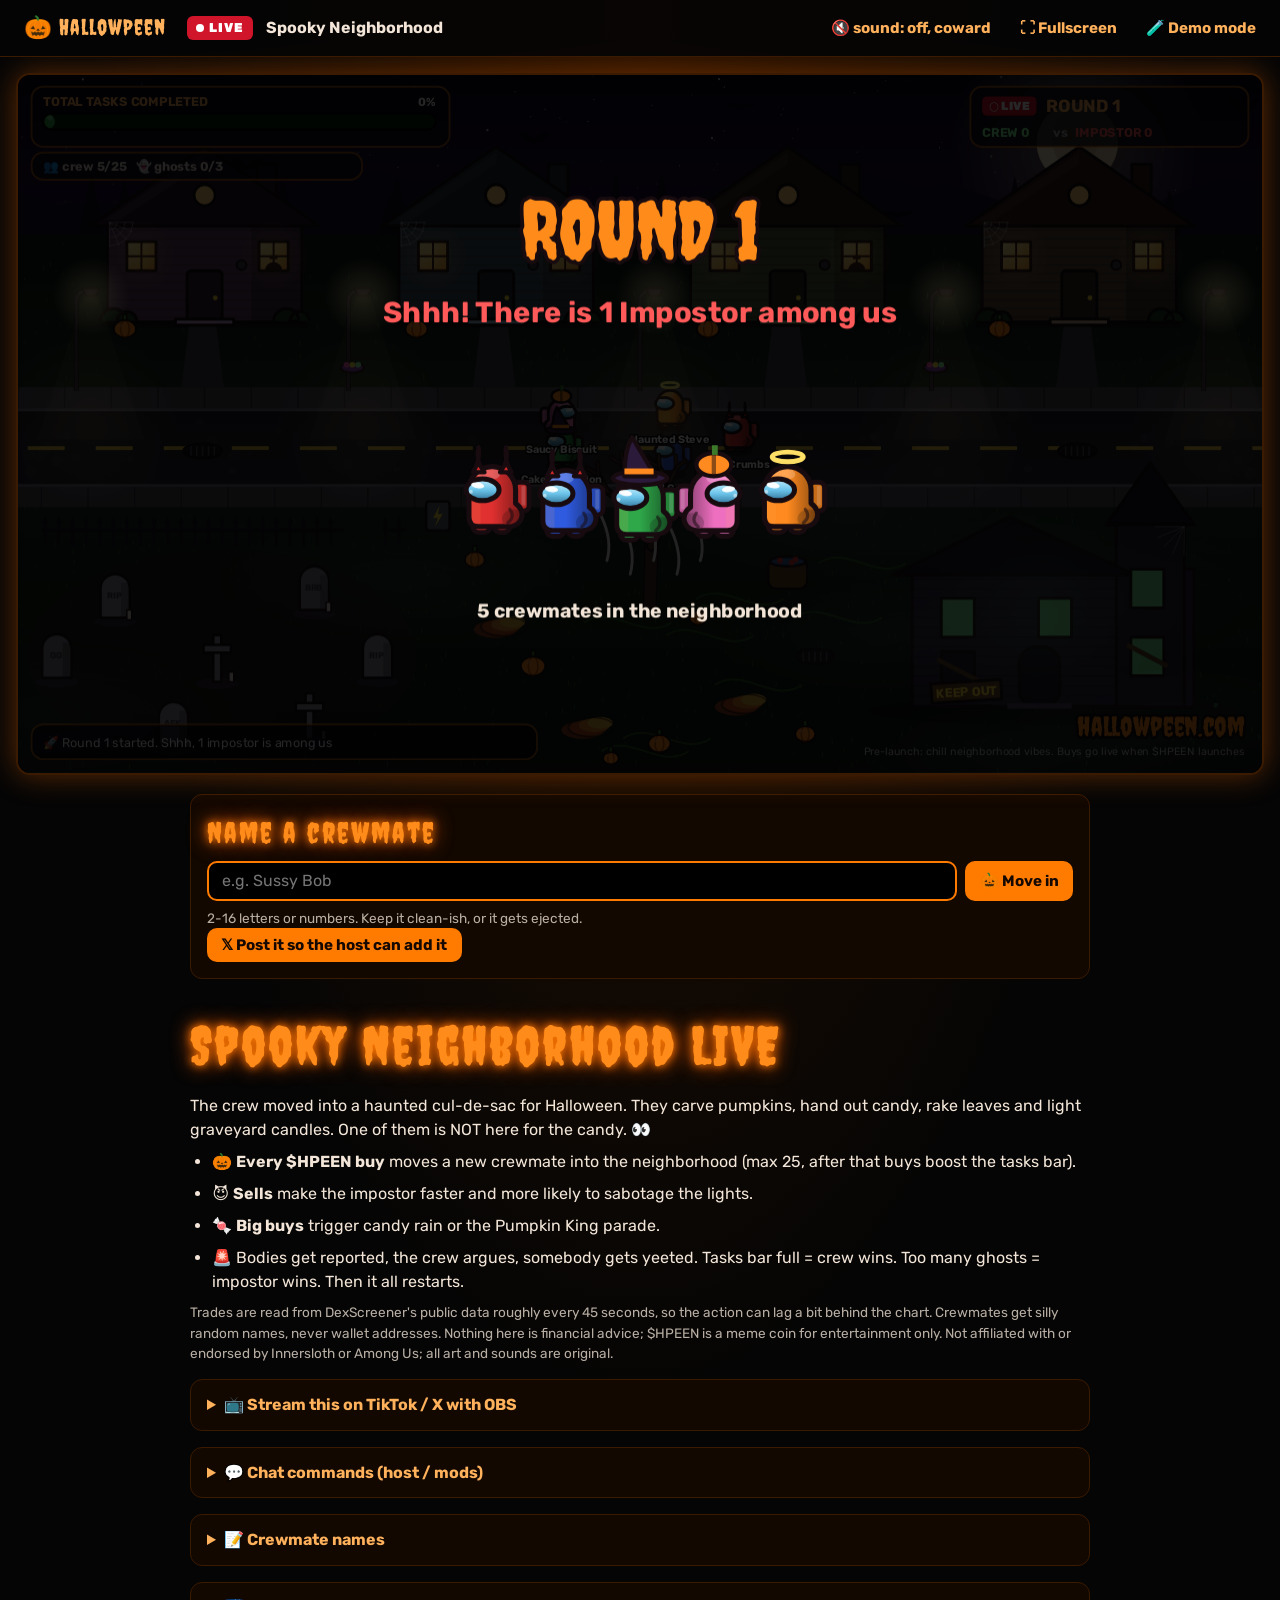
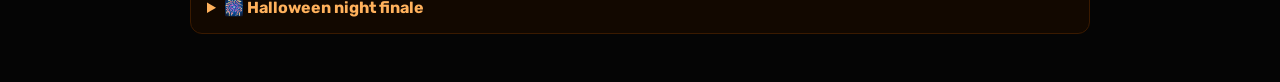
==== live/index.html @ 122134e3 "Live: Spooky Neighborhood sim page (/live/) with demo, OBS mode, chat commands, names, finale" ====
<!DOCTYPE html>
<html lang="en"><head><meta charset="UTF-8"><meta name="viewport" content="width=device-width,initial-scale=1">
<title>HallowPeen LIVE: Spooky Neighborhood 🎃 ($HPEEN)</title>
<meta name="description" content="Watch the HallowPeen Spooky Neighborhood live: sus crewmates doing Halloween tasks, a hidden impostor, emergency meetings. Every $HPEEN buy moves a new crewmate into the neighborhood.">
<meta name="theme-color" content="#050505"><link rel="canonical" href="https://hallowpeen.com/live/">
<meta property="og:type" content="website"><meta property="og:url" content="https://hallowpeen.com/live/"><meta property="og:title" content="HallowPeen LIVE: Spooky Neighborhood 🎃">
<meta property="og:description" content="Sus crewmates, one hidden impostor, a whole haunted cul-de-sac. Every $HPEEN buy moves a new crewmate in."><meta property="og:image" content="https://hallowpeen.com/og.jpg">
<meta name="twitter:card" content="summary_large_image"><meta name="twitter:image" content="https://hallowpeen.com/og.jpg">
<link rel="preconnect" href="https://fonts.googleapis.com"><link rel="preconnect" href="https://fonts.gstatic.com" crossorigin>
<link href="https://fonts.googleapis.com/css2?family=Creepster&family=Rubik:wght@400;700;900&display=swap" rel="stylesheet">
<link rel="icon" href="data:image/svg+xml,%3Csvg xmlns=%22http://www.w3.org/2000/svg%22 viewBox=%220 0 100 100%22%3E%3Ctext y=%22.9em%22 font-size=%2290%22%3E%F0%9F%8E%83%3C/text%3E%3C/svg%3E">
<link rel="stylesheet" href="sim.css">
<script>if(/[?&]obs=1\b/.test(location.search))document.documentElement.className="obs";</script></head>
<body>
<nav class="bar" aria-label="Live page">
<a class="home" href="/">🎃 HallowPeen</a>
<span class="onair"><i></i>LIVE</span>
<span class="ttl">Spooky Neighborhood</span>
<span class="sp"></span>
<button type="button" id="sndBtn" aria-pressed="false">🔇 sound: off, coward</button>
<button type="button" id="fsBtn">⛶ Fullscreen</button>
<a id="demoLink" href="?demo=1">🧪 Demo mode</a>
</nav>
<main>
<div class="stage" id="stage"><canvas id="sim" width="1280" height="720" role="img" aria-label="Live cartoon simulation: crewmates doing Halloween tasks in a spooky neighborhood while a hidden impostor stalks them"></canvas></div>
<section id="hostPanel" class="host" hidden>
<h2>🎛️ Host controls</h2>
<form id="cmdForm" class="row"><input id="cmdIn" type="text" maxlength="40" autocomplete="off" placeholder="!candy, !vent, !spawn Sussy Bob…" aria-label="Chat command"><button type="submit">Run</button></form>
<div class="row"><button type="button" data-cmd="!vent">🕳️ !vent</button><button type="button" data-cmd="!meeting">🚨 !meeting</button><button type="button" data-cmd="!sabotage">🔦 !sabotage</button><button type="button" data-cmd="!candy">🍬 !candy</button><button type="button" data-cmd="!dance">💃 !dance</button><button type="button" data-cmd="!parade">👑 !parade</button><button type="button" data-cmd="!spawn">🎃 !spawn</button></div>
<p id="cmdOut" class="fine" aria-live="polite"></p>
<p><b>Name queue:</b> <span id="nameQ">(empty)</span> <button type="button" id="qClear">clear</button></p>
</section>
<section class="namebox">
<h2 class="glow">Name a crewmate</h2>
<form id="nameForm" class="row"><input id="nameIn" type="text" maxlength="16" autocomplete="off" placeholder="e.g. Sussy Bob" aria-label="Crewmate name"><button type="submit">🎃 Move in</button></form>
<p id="nameOut" class="fine" aria-live="polite">2-16 letters or numbers. Keep it clean-ish, or it gets ejected.</p>
<a id="nameShare" class="share" href="#" target="_blank" rel="noopener" hidden>𝕏 Post it so the host can add it</a>
</section>
<section class="info">
<h1 class="glow">Spooky Neighborhood LIVE</h1>
<p>The crew moved into a haunted cul-de-sac for Halloween. They carve pumpkins, hand out candy, rake leaves and light graveyard candles. One of them is NOT here for the candy. 👀</p>
<ul>
<li>🎃 <b>Every $HPEEN buy</b> moves a new crewmate into the neighborhood (max 25, after that buys boost the tasks bar).</li>
<li>😈 <b>Sells</b> make the impostor faster and more likely to sabotage the lights.</li>
<li>🍬 <b>Big buys</b> trigger candy rain or the Pumpkin King parade.</li>
<li>🚨 Bodies get reported, the crew argues, somebody gets yeeted. Tasks bar full = crew wins. Too many ghosts = impostor wins. Then it all restarts.</li>
</ul>
<p class="fine">Trades are read from DexScreener's public data roughly every 45 seconds, so the action can lag a bit behind the chart. Crewmates get silly random names, never wallet addresses. Nothing here is financial advice; $HPEEN is a meme coin for entertainment only. Not affiliated with or endorsed by Innersloth or Among Us; all art and sounds are original.</p>
<details><summary>📺 Stream this on TikTok / X with OBS</summary>
<ol>
<li>In OBS, add a <b>Browser</b> source.</li>
<li>URL: <code>https://hallowpeen.com/live/?obs=1</code> (add <code>&amp;sound=1</code> for sound effects, or <code>&amp;demo=1</code> to rehearse before launch).</li>
<li>Width <b>1920</b>, height <b>1080</b> (for a vertical TikTok canvas, use 1080×1920 and the scene fits the middle, or crop it).</li>
<li>Tick <b>Control audio via OBS</b> if you want the sounds on stream. Leave "Shutdown source when not visible" off so it keeps running.</li>
</ol></details>
<details><summary>💬 Chat commands (host / mods)</summary>
<p>TikTok and X don't let a website read live chat directly, so commands come in three ways:</p>
<ol>
<li><b>Host panel:</b> open <code>https://hallowpeen.com/live/?host=1</code> for buttons and a command box. In the OBS source, right-click → <b>Interact</b>, then press <code>/</code> or <code>Enter</code> to type a command.</li>
<li><b>Hotkeys</b> (OBS Interact window focused): Shift+V vent, Shift+M meeting, Shift+S sabotage, Shift+C candy, Shift+D dance, Shift+P parade, Shift+N new crewmate. Tools like TikFinity or Streamer.bot can fire these as keypress actions.</li>
<li><b>Local WebSocket:</b> add <code>&amp;ws=ws://localhost:PORT</code>. Any local relay that broadcasts <code>!candy</code> as text, or JSON like <code>{"cmd":"!vent","user":"name"}</code>, <code>{"comment":"!dance","nickname":"name"}</code>, or <code>{"name":"Sussy Bob"}</code> (adds a name to the queue), works. Only localhost addresses are accepted.</li>
</ol>
<p>Commands: <code>!vent</code> (20s cooldown), <code>!meeting</code> (60s), <code>!sabotage</code> (45s), <code>!candy</code> (30s), <code>!dance</code> (15s), <code>!parade</code> (60s), <code>!spawn [name]</code> (8s).</p></details>
<details><summary>📝 Crewmate names</summary>
<p>Names typed into the "Name a crewmate" box get checked for bad words and slurs, length, and wallet-looking strings. On a viewer's own screen the name moves in right away. On the host's screen (<code>?host=1</code> or <code>?obs=1</code>) names wait in a queue, and each new crewmate takes the next one. There is no server, so names never leave the browser that typed them. For names that should show up for everyone, add them to the <code>NAMES</code> list at the top of <code>live/sim.js</code>.</p></details>
<details><summary>🎆 Halloween night finale</summary>
<p>At midnight on Oct 31 (viewer's local time), the current round ends and a giant finale round starts with a full 25-crewmate neighborhood, 2 impostors, and fireworks, followed by a "Season 1 complete" screen with stats. Preview it with <code>?finale=1</code>.</p></details>
</section>
</main>
<script src="sim.js"></script>
</body></html>
---- live/sim.css ----
*{box-sizing:border-box;margin:0;padding:0}
html,body{background:#050505;color:#f3e6d8;font-family:'Rubik',system-ui,sans-serif;line-height:1.5}
body{background:#050505 radial-gradient(ellipse at top,#2a1200 0%,#050505 60%)}
.glow{font-family:'Creepster',cursive;color:#ff8c1a;text-shadow:0 0 8px #ff7b00,0 0 20px #ff5e00;letter-spacing:2px;font-weight:400}
.bar{display:flex;align-items:center;gap:.8rem;flex-wrap:wrap;padding:.6rem 1rem;background:rgba(5,5,5,.9);border-bottom:1px solid #3a1a00;position:sticky;top:0;z-index:5}
.bar a,.bar button{color:#ffb15c;text-decoration:none;font:700 .95rem 'Rubik',sans-serif;background:none;border:0;cursor:pointer;padding:.3rem .5rem;border-radius:8px}
.bar a:hover,.bar button:hover{background:#2a1200;color:#fff}
.bar .home{font-family:'Creepster',cursive;font-size:1.4rem;font-weight:400;letter-spacing:1px}
.bar .sp{flex:1}
.onair{display:inline-flex;align-items:center;gap:.35rem;background:#d0142a;color:#fff;font-weight:900;font-size:.8rem;padding:.15rem .55rem;border-radius:6px;letter-spacing:1px}
.onair i{width:8px;height:8px;border-radius:50%;background:#fff;animation:blink 1.2s infinite}
@keyframes blink{50%{opacity:.2}}
.ttl{font-weight:700;color:#f3e6d8}
main{max-width:1400px;margin:0 auto;padding:1rem}
.stage{position:relative;width:100%;aspect-ratio:16/9;background:#000;border-radius:14px;overflow:hidden;box-shadow:0 0 30px rgba(255,110,0,.35);border:2px solid #3a1a00}
.stage canvas{display:block;width:100%;height:100%}
.stage:fullscreen{border-radius:0;border:0;display:flex;align-items:center;justify-content:center}
.stage:fullscreen canvas{width:min(100vw,177.78vh);height:min(56.25vw,100vh)}
.info{max-width:900px;margin:1.6rem auto 2rem}
.info h1{font-size:clamp(2rem,6vw,3.4rem);margin-bottom:.4rem}
.info p,.info li{margin:.5rem 0}
.info ul,.info ol{padding-left:1.4rem}
.info code{background:#1a0d00;border:1px solid #3a1a00;padding:.05rem .35rem;border-radius:6px;color:#ffcf99;word-break:break-all}
.info details{margin-top:1rem;background:#120800;border:1px solid #3a1a00;border-radius:12px;padding:.8rem 1rem}
.info summary{cursor:pointer;font-weight:700;color:#ffb15c}
.fine{font-size:.85rem;opacity:.75}
/* OBS / stream mode: nothing but the scene, edge to edge */
html.obs,html.obs body{background:transparent!important;overflow:hidden;width:100%;height:100%}
html.obs .bar,html.obs .info{display:none!important}
html.obs main{max-width:none;padding:0;margin:0;width:100vw;height:100vh;display:flex;align-items:center;justify-content:center}
html.obs .stage{border:0;border-radius:0;box-shadow:none;background:transparent;width:min(100vw,177.78vh);height:min(56.25vw,100vh);aspect-ratio:auto}
html.obs,html.obs *{cursor:none!important}
@media (max-width:600px){.bar .ttl{display:none}main{padding:.4rem}}
.host,.namebox{max-width:900px;margin:1.2rem auto 0;background:#120800;border:1px solid #3a1a00;border-radius:12px;padding:1rem}
.host h2{font-size:1.1rem;color:#ffb15c;margin-bottom:.5rem}
.namebox h2{font-size:1.8rem;margin-bottom:.4rem}
.row{display:flex;flex-wrap:wrap;gap:.5rem;margin:.4rem 0}
.row input{flex:1;min-width:200px;background:#000;border:2px solid #ff7b00;border-radius:10px;color:#fff;padding:.55rem .8rem;font:1rem 'Rubik',sans-serif}
.row button,.host button,.share{background:#ff7b00;color:#140800;border:0;border-radius:10px;padding:.5rem .9rem;font:700 .95rem 'Rubik',sans-serif;cursor:pointer;text-decoration:none;display:inline-block}
.row button:hover,.share:hover{background:#ffa040}
.host #qClear{background:#3a1a00;color:#ffb15c;padding:.2rem .6rem;font-size:.8rem}
html.obs .host,html.obs .namebox{display:none!important}
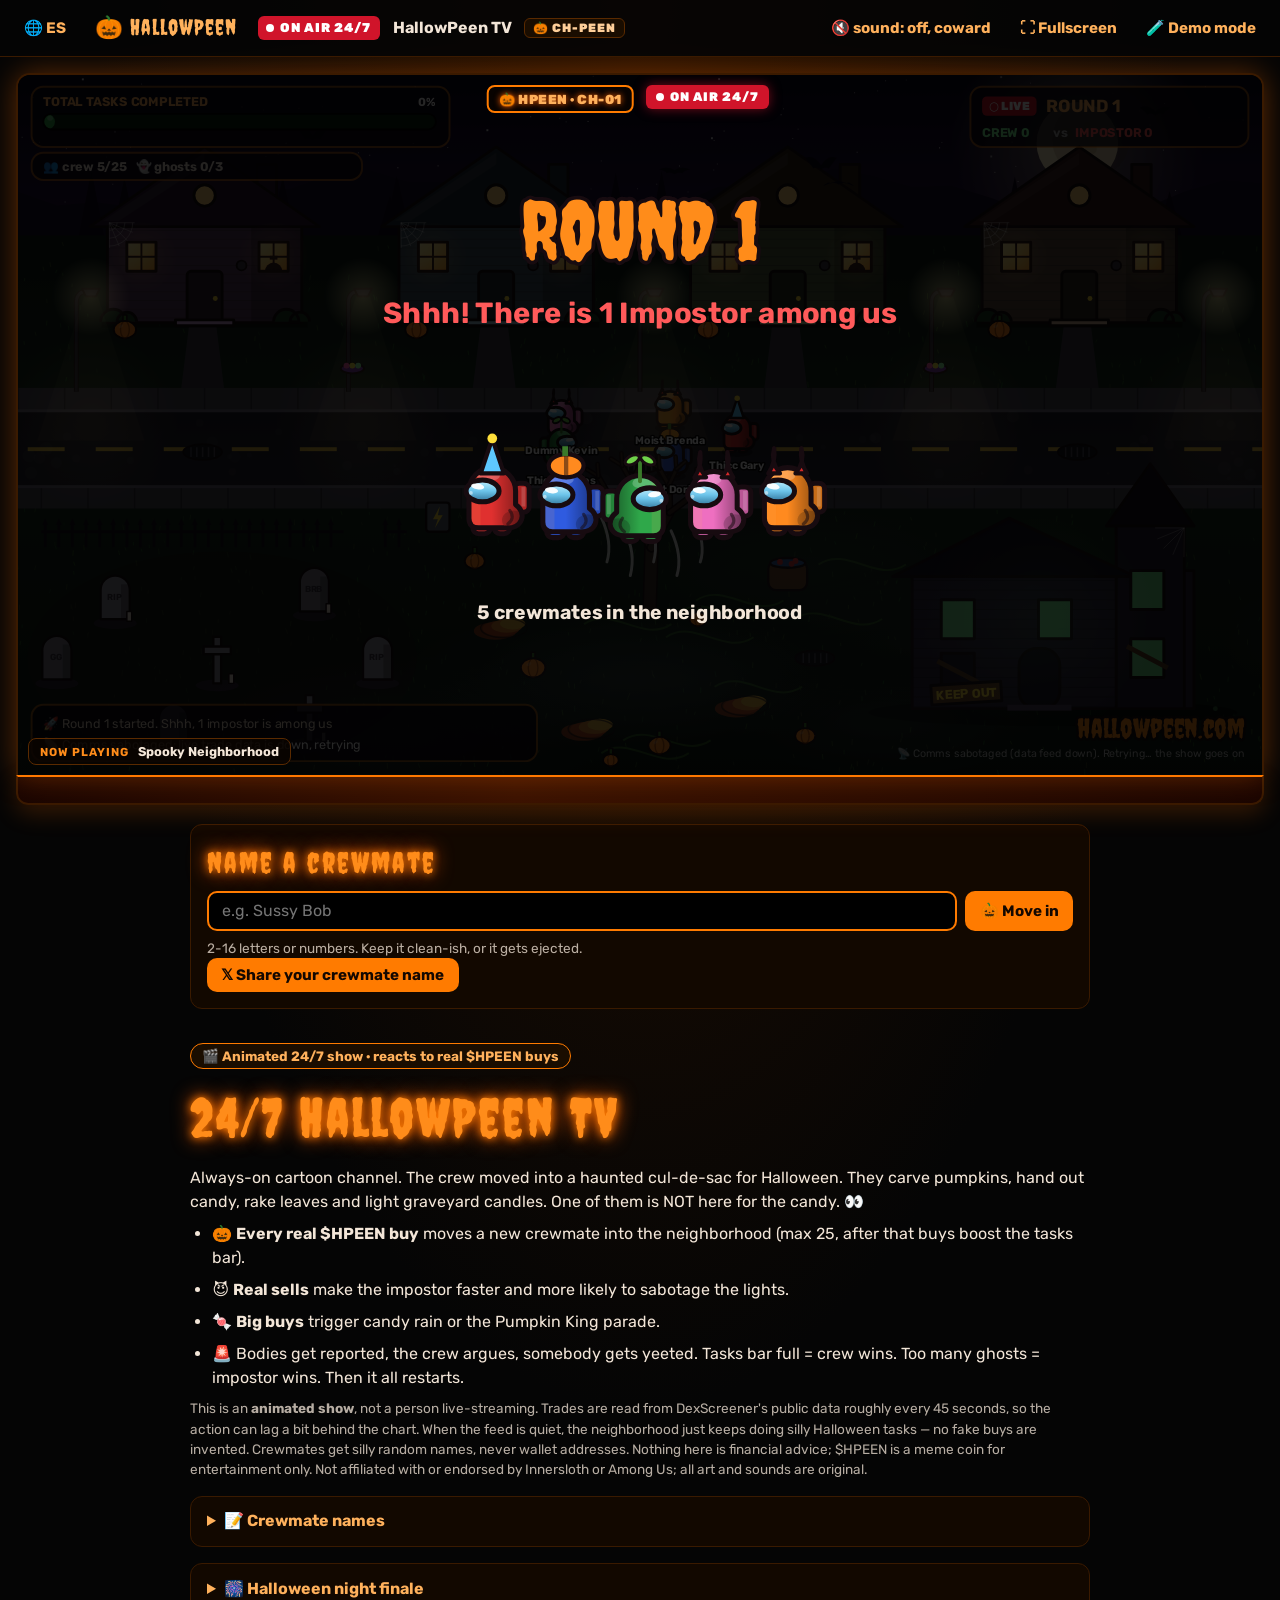
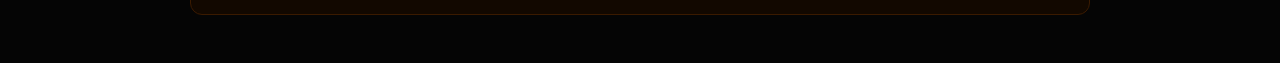
==== commit 1646e3a3: "Rebrand /live as 24/7 HallowPeen TV channel Turn the live page into an always-on animated TV channel" ====
--- a/live/index.html
+++ b/live/index.html
@@ -1,10 +1,10 @@
 <!DOCTYPE html>
 <html lang="en"><head><meta charset="UTF-8"><meta name="viewport" content="width=device-width,initial-scale=1">
-<title>HallowPeen LIVE: Spooky Neighborhood 🎃 ($HPEEN)</title>
-<meta name="description" content="Watch the HallowPeen Spooky Neighborhood live: sus crewmates doing Halloween tasks, a hidden impostor, emergency meetings. Every $HPEEN buy moves a new crewmate into the neighborhood.">
+<title>24/7 HallowPeen TV 🎃 ($HPEEN)</title>
+<meta name="description" content="24/7 HallowPeen TV: an always-on animated cartoon channel. Sus crewmates do Halloween tasks in a haunted cul-de-sac. Every real $HPEEN buy moves a new crewmate in.">
 <meta name="theme-color" content="#050505"><link rel="canonical" href="https://hallowpeen.com/live/">
-<meta property="og:type" content="website"><meta property="og:url" content="https://hallowpeen.com/live/"><meta property="og:title" content="HallowPeen LIVE: Spooky Neighborhood 🎃">
-<meta property="og:description" content="Sus crewmates, one hidden impostor, a whole haunted cul-de-sac. Every $HPEEN buy moves a new crewmate in."><meta property="og:image" content="https://hallowpeen.com/og.jpg">
+<meta property="og:type" content="website"><meta property="og:url" content="https://hallowpeen.com/live/"><meta property="og:title" content="24/7 HallowPeen TV 🎃">
+<meta property="og:description" content="Always-on animated HallowPeen TV. Sus crewmates, one hidden impostor, a haunted cul-de-sac. Real $HPEEN buys move crewmates in."><meta property="og:image" content="https://hallowpeen.com/og.jpg">
 <meta name="twitter:card" content="summary_large_image"><meta name="twitter:image" content="https://hallowpeen.com/og.jpg">
 <link rel="preconnect" href="https://fonts.googleapis.com"><link rel="preconnect" href="https://fonts.gstatic.com" crossorigin>
 <link href="https://fonts.googleapis.com/css2?family=Creepster&family=Rubik:wght@400;700;900&display=swap" rel="stylesheet">
@@ -12,17 +12,43 @@
 <link rel="stylesheet" href="sim.css">
 <script>if(/[?&]obs=1\b/.test(location.search))document.documentElement.className="obs";</script></head>
 <body>
-<nav class="bar" aria-label="Live page">
+<nav class="bar" aria-label="HallowPeen TV">
 <a class="home" href="/">🎃 HallowPeen</a>
-<span class="onair"><i></i>LIVE</span>
-<span class="ttl">Spooky Neighborhood</span>
+<span class="onair"><i></i>ON AIR 24/7</span>
+<span class="ttl">HallowPeen TV</span>
+<span class="chbug" title="channel">🎃 CH-PEEN</span>
 <span class="sp"></span>
 <button type="button" id="sndBtn" aria-pressed="false">🔇 sound: off, coward</button>
 <button type="button" id="fsBtn">⛶ Fullscreen</button>
 <a id="demoLink" href="?demo=1">🧪 Demo mode</a>
 </nav>
 <main>
-<div class="stage" id="stage"><canvas id="sim" width="1280" height="720" role="img" aria-label="Live cartoon simulation: crewmates doing Halloween tasks in a spooky neighborhood while a hidden impostor stalks them"></canvas></div>
+<div class="tv-frame">
+<div class="stage" id="stage">
+<canvas id="sim" width="1280" height="720" role="img" aria-label="Animated HallowPeen TV show: crewmates doing Halloween tasks in a spooky neighborhood while a hidden impostor stalks them"></canvas>
+<div class="tv-chrome" aria-hidden="true">
+  <div class="tv-bug">🎃 HPEEN · CH-01</div>
+  <div class="tv-onair"><i></i>ON AIR 24/7</div>
+  <div class="tv-now"><span class="lbl">NOW PLAYING</span> <span id="nowPlaying">Spooky Neighborhood</span></div>
+</div>
+</div>
+<div class="tv-ticker" aria-hidden="true"><div class="tv-ticker-track" id="tickerTrack">
+  <span>🎃 AYO SUSSSSS!</span>
+  <span>🎬 Animated show · always on</span>
+  <span>Every real $HPEEN buy moves a new crewmate in</span>
+  <span>One of them is NOT here for the candy 👀</span>
+  <span>Only trust the CA from our official socials</span>
+  <span>Stay sus · never risk more than you can afford to lose</span>
+  <span>hallowpeen.com</span>
+  <span>🎃 AYO SUSSSSS!</span>
+  <span>🎬 Animated show · always on</span>
+  <span>Every real $HPEEN buy moves a new crewmate in</span>
+  <span>One of them is NOT here for the candy 👀</span>
+  <span>Only trust the CA from our official socials</span>
+  <span>Stay sus · never risk more than you can afford to lose</span>
+  <span>hallowpeen.com</span>
+</div></div>
+</div>
 <section id="hostPanel" class="host" hidden>
 <h2>🎛️ Host controls</h2>
 <form id="cmdForm" class="row"><input id="cmdIn" type="text" maxlength="40" autocomplete="off" placeholder="!candy, !vent, !spawn Sussy Bob…" aria-label="Chat command"><button type="submit">Run</button></form>
@@ -34,38 +60,44 @@
 <h2 class="glow">Name a crewmate</h2>
 <form id="nameForm" class="row"><input id="nameIn" type="text" maxlength="16" autocomplete="off" placeholder="e.g. Sussy Bob" aria-label="Crewmate name"><button type="submit">🎃 Move in</button></form>
 <p id="nameOut" class="fine" aria-live="polite">2-16 letters or numbers. Keep it clean-ish, or it gets ejected.</p>
-<a id="nameShare" class="share" href="#" target="_blank" rel="noopener" hidden>𝕏 Post it so the host can add it</a>
+<a id="nameShare" class="share" href="#" target="_blank" rel="noopener" hidden>𝕏 Share your crewmate name</a>
 </section>
 <section class="info">
-<h1 class="glow">Spooky Neighborhood LIVE</h1>
-<p>The crew moved into a haunted cul-de-sac for Halloween. They carve pumpkins, hand out candy, rake leaves and light graveyard candles. One of them is NOT here for the candy. 👀</p>
+<p class="tv-badge">🎬 Animated 24/7 show · reacts to real $HPEEN buys</p>
+<h1 class="glow">24/7 HallowPeen TV</h1>
+<p>Always-on cartoon channel. The crew moved into a haunted cul-de-sac for Halloween. They carve pumpkins, hand out candy, rake leaves and light graveyard candles. One of them is NOT here for the candy. 👀</p>
 <ul>
-<li>🎃 <b>Every $HPEEN buy</b> moves a new crewmate into the neighborhood (max 25, after that buys boost the tasks bar).</li>
-<li>😈 <b>Sells</b> make the impostor faster and more likely to sabotage the lights.</li>
+<li>🎃 <b>Every real $HPEEN buy</b> moves a new crewmate into the neighborhood (max 25, after that buys boost the tasks bar).</li>
+<li>😈 <b>Real sells</b> make the impostor faster and more likely to sabotage the lights.</li>
 <li>🍬 <b>Big buys</b> trigger candy rain or the Pumpkin King parade.</li>
 <li>🚨 Bodies get reported, the crew argues, somebody gets yeeted. Tasks bar full = crew wins. Too many ghosts = impostor wins. Then it all restarts.</li>
 </ul>
-<p class="fine">Trades are read from DexScreener's public data roughly every 45 seconds, so the action can lag a bit behind the chart. Crewmates get silly random names, never wallet addresses. Nothing here is financial advice; $HPEEN is a meme coin for entertainment only. Not affiliated with or endorsed by Innersloth or Among Us; all art and sounds are original.</p>
-<details><summary>📺 Stream this on TikTok / X with OBS</summary>
-<ol>
-<li>In OBS, add a <b>Browser</b> source.</li>
-<li>URL: <code>https://hallowpeen.com/live/?obs=1</code> (add <code>&amp;sound=1</code> for sound effects, or <code>&amp;demo=1</code> to rehearse before launch).</li>
-<li>Width <b>1920</b>, height <b>1080</b> (for a vertical TikTok canvas, use 1080×1920 and the scene fits the middle, or crop it).</li>
-<li>Tick <b>Control audio via OBS</b> if you want the sounds on stream. Leave "Shutdown source when not visible" off so it keeps running.</li>
-</ol></details>
-<details><summary>💬 Chat commands (host / mods)</summary>
-<p>TikTok and X don't let a website read live chat directly, so commands come in three ways:</p>
-<ol>
-<li><b>Host panel:</b> open <code>https://hallowpeen.com/live/?host=1</code> for buttons and a command box. In the OBS source, right-click → <b>Interact</b>, then press <code>/</code> or <code>Enter</code> to type a command.</li>
-<li><b>Hotkeys</b> (OBS Interact window focused): Shift+V vent, Shift+M meeting, Shift+S sabotage, Shift+C candy, Shift+D dance, Shift+P parade, Shift+N new crewmate. Tools like TikFinity or Streamer.bot can fire these as keypress actions.</li>
-<li><b>Local WebSocket:</b> add <code>&amp;ws=ws://localhost:PORT</code>. Any local relay that broadcasts <code>!candy</code> as text, or JSON like <code>{"cmd":"!vent","user":"name"}</code>, <code>{"comment":"!dance","nickname":"name"}</code>, or <code>{"name":"Sussy Bob"}</code> (adds a name to the queue), works. Only localhost addresses are accepted.</li>
-</ol>
-<p>Commands: <code>!vent</code> (20s cooldown), <code>!meeting</code> (60s), <code>!sabotage</code> (45s), <code>!candy</code> (30s), <code>!dance</code> (15s), <code>!parade</code> (60s), <code>!spawn [name]</code> (8s).</p></details>
+<p class="fine">This is an <b>animated show</b>, not a person live-streaming. Trades are read from DexScreener's public data roughly every 45 seconds, so the action can lag a bit behind the chart. When the feed is quiet, the neighborhood just keeps doing silly Halloween tasks — no fake buys are invented. Crewmates get silly random names, never wallet addresses. Nothing here is financial advice; $HPEEN is a meme coin for entertainment only. Not affiliated with or endorsed by Innersloth or Among Us; all art and sounds are original.</p>
 <details><summary>📝 Crewmate names</summary>
-<p>Names typed into the "Name a crewmate" box get checked for bad words and slurs, length, and wallet-looking strings. On a viewer's own screen the name moves in right away. On the host's screen (<code>?host=1</code> or <code>?obs=1</code>) names wait in a queue, and each new crewmate takes the next one. There is no server, so names never leave the browser that typed them. For names that should show up for everyone, add them to the <code>NAMES</code> list at the top of <code>live/sim.js</code>.</p></details>
+<p>Names typed into the "Name a crewmate" box get checked for bad words and slurs, length, and wallet-looking strings. On your own screen the name moves in right away. There is no server, so names never leave the browser that typed them. For names that should show up for everyone, add them to the <code>NAMES</code> list at the top of <code>live/sim.js</code>.</p></details>
 <details><summary>🎆 Halloween night finale</summary>
 <p>At midnight on Oct 31 (viewer's local time), the current round ends and a giant finale round starts with a full 25-crewmate neighborhood, 2 impostors, and fireworks, followed by a "Season 1 complete" screen with stats. Preview it with <code>?finale=1</code>.</p></details>
 </section>
 </main>
+<script src="/i18n.js?v=4"></script>
 <script src="sim.js"></script>
+<script>
+(function(){
+  var titles=["Spooky Neighborhood","Tasks in Electrical (totally innocent)","Who Touched the Breaker?","Vent Cam Exclusive","Candy Corn Commercial Break","Ghosts Doing Tasks Anyway","Emergency Meeting Recap","Porch Light Duty","Impostor Stretching Segment","Pumpkin King Parade Prep"];
+  var el=document.getElementById("nowPlaying"),i=0;
+  function pick(){
+    try{
+      if(window.HPLIVE&&HPLIVE.state){
+        var s=HPLIVE.state();
+        if(s.phase==="meeting"){el.textContent="Emergency Meeting Recap";return;}
+        if(s.phase==="eject"){el.textContent="Yeet Cam";return;}
+        if(s.phase==="win"||s.phase==="season"){el.textContent="Season Recap";return;}
+        if(s.status&&/candy|parade/i.test((s.feed&&s.feed[s.feed.length-1])||"")){/* keep cycling */}
+      }
+    }catch(e){}
+    el.textContent=titles[i%titles.length];i++;
+  }
+  if(el){setInterval(pick,12000);}
+})();
+</script>
 </body></html>
--- a/live/sim.css
+++ b/live/sim.css
@@ -24,10 +24,39 @@
 .info details{margin-top:1rem;background:#120800;border:1px solid #3a1a00;border-radius:12px;padding:.8rem 1rem}
 .info summary{cursor:pointer;font-weight:700;color:#ffb15c}
 .fine{font-size:.85rem;opacity:.75}
+
+/* channel chrome */
+.tv-frame{position:relative;width:100%}
+.chbug{font:900 .75rem 'Rubik',sans-serif;color:#ffcf99;border:1px solid #5a2a00;background:#1a0d00;padding:.15rem .5rem;border-radius:6px;letter-spacing:1px}
+.tv-chrome{position:absolute;inset:0;pointer-events:none;z-index:2;overflow:hidden}
+.tv-bug{position:absolute;top:max(10px,env(safe-area-inset-top));left:50%;transform:translateX(calc(-100% - 6px));background:rgba(10,4,0,.82);border:2px solid #ff7b00;color:#ffb15c;font:900 .82rem 'Rubik',sans-serif;padding:.3rem .65rem;border-radius:8px;letter-spacing:.5px;text-shadow:0 0 6px #ff5e00;white-space:nowrap}
+.tv-onair{position:absolute;top:max(10px,env(safe-area-inset-top));left:50%;transform:translateX(6px);display:inline-flex;align-items:center;gap:.35rem;background:#d0142a;color:#fff;font:900 .78rem 'Rubik',sans-serif;padding:.28rem .65rem;border-radius:6px;letter-spacing:1px;box-shadow:0 0 12px rgba(208,20,42,.55);white-space:nowrap}
+.tv-onair i{width:8px;height:8px;border-radius:50%;background:#fff;animation:blink 1.2s infinite;display:inline-block}
+.tv-now{position:absolute;left:max(10px,env(safe-area-inset-left));bottom:max(10px,env(safe-area-inset-bottom));background:rgba(10,4,0,.82);border:1px solid #5a2a00;border-radius:8px;padding:.3rem .7rem;font:700 .8rem 'Rubik',sans-serif;color:#f3e6d8;max-width:min(70%,440px);white-space:nowrap;overflow:hidden;text-overflow:ellipsis}
+.tv-now .lbl{color:#ff8c1a;margin-right:.35rem;font-size:.72rem;letter-spacing:1px}
+.tv-ticker{margin-top:0;height:30px;background:linear-gradient(90deg,#1a0500,#3a1200 40%,#1a0500);border:2px solid #3a1a00;border-top:2px solid #ff7b00;border-radius:0 0 12px 12px;overflow:hidden;display:flex;align-items:center;box-shadow:0 8px 24px rgba(255,110,0,.2)}
+.tv-frame .stage{border-radius:14px 14px 0 0;border-bottom:0}
+.tv-ticker-track{display:flex;gap:2.5rem;white-space:nowrap;animation:tickerscroll 42s linear infinite;padding-left:100%;font:700 .78rem 'Rubik',sans-serif;color:#ffcf99}
+.tv-ticker-track span{flex:0 0 auto}
+@keyframes tickerscroll{0%{transform:translateX(0)}100%{transform:translateX(-50%)}}
+.tv-badge{display:inline-block;background:#1a0d00;border:1px solid #ff7b00;color:#ffb15c;font:700 .85rem 'Rubik',sans-serif;padding:.25rem .7rem;border-radius:999px;margin-bottom:.6rem}
+@media (max-width:600px){
+  .tv-bug,.tv-onair{font-size:.68rem;padding:.22rem .45rem}
+  .tv-now{font-size:.7rem;max-width:78%}
+  .bar .chbug{display:none}
+}
+.tv-badge{display:inline-block;background:#1a0d00;border:1px solid #ff7b00;color:#ffb15c;font:700 .85rem 'Rubik',sans-serif;padding:.25rem .7rem;border-radius:999px;margin-bottom:.6rem}
+@media (max-width:600px){
+  .tv-bug{font-size:.72rem;padding:.22rem .5rem}
+  .tv-onair{font-size:.68rem}
+  .tv-now{font-size:.72rem;max-width:62%}
+  .bar .chbug{display:none}
+}
 /* OBS / stream mode: nothing but the scene, edge to edge */
 html.obs,html.obs body{background:transparent!important;overflow:hidden;width:100%;height:100%}
-html.obs .bar,html.obs .info{display:none!important}
+html.obs .bar,html.obs .info,html.obs .tv-chrome,html.obs .tv-ticker,html.obs .namebox{display:none!important}
 html.obs main{max-width:none;padding:0;margin:0;width:100vw;height:100vh;display:flex;align-items:center;justify-content:center}
+html.obs .tv-frame{width:auto;height:auto;display:contents}
 html.obs .stage{border:0;border-radius:0;box-shadow:none;background:transparent;width:min(100vw,177.78vh);height:min(56.25vw,100vh);aspect-ratio:auto}
 html.obs,html.obs *{cursor:none!important}
 @media (max-width:600px){.bar .ttl{display:none}main{padding:.4rem}}
@@ -40,3 +69,20 @@
 .row button:hover,.share:hover{background:#ffa040}
 .host #qClear{background:#3a1a00;color:#ffb15c;padding:.2rem .6rem;font-size:.8rem}
 html.obs .host,html.obs .namebox{display:none!important}
+
+/* fullscreen: native + iPhone pseudo-fullscreen fallback */
+.stage:-webkit-full-screen{border-radius:0;border:0;display:flex;align-items:center;justify-content:center;width:100%;height:100%}
+.stage:-webkit-full-screen canvas{width:min(100vw,177.78vh);height:min(56.25vw,100vh)}
+.stage:fullscreen{width:100%;height:100%;aspect-ratio:auto}
+.stage.pseudo-fs{position:fixed;inset:0;z-index:9999;width:100vw;height:100vh;height:100dvh;aspect-ratio:auto;border:0;border-radius:0;box-shadow:none;display:flex;align-items:center;justify-content:center;background:#000;padding:env(safe-area-inset-top) env(safe-area-inset-right) env(safe-area-inset-bottom) env(safe-area-inset-left)}
+.stage.pseudo-fs canvas{width:min(100vw,177.78vh);height:min(56.25vw,100vh);width:min(100vw,177.78dvh);height:min(56.25vw,100dvh)}
+html.fs-lock,html.fs-lock body{overflow:hidden;height:100%;overscroll-behavior:none}
+.fs-exit{display:none;position:absolute;top:max(10px,env(safe-area-inset-top));right:max(10px,env(safe-area-inset-right));z-index:3;background:rgba(10,4,0,.75);color:#ffb15c;border:2px solid #ff7b00;border-radius:999px;padding:.45rem .9rem;font:700 .9rem 'Rubik',sans-serif;cursor:pointer;-webkit-tap-highlight-color:transparent}
+html.fs-on .fs-exit{display:block}
+html.obs .fs-exit{display:none!important}
+.fs-hint{display:none;position:absolute;left:50%;bottom:max(14px,env(safe-area-inset-bottom));transform:translateX(-50%);background:rgba(10,4,0,.75);color:#ffcf99;border:1px solid #5a2a00;border-radius:999px;padding:.35rem .8rem;font:600 .8rem 'Rubik',sans-serif;white-space:nowrap;pointer-events:none;animation:fshint 4s ease forwards}
+@media (orientation:portrait) and (max-width:700px){html.fs-on .fs-hint{display:block}}
+@keyframes fshint{0%,70%{opacity:1}100%{opacity:0}}
+
+.lang-toggle{background:transparent;border:2px solid #ff7b00;color:#ffb15c;border-radius:999px;padding:.15rem .7rem;font:700 .9rem Rubik,sans-serif;cursor:pointer;flex:0 0 auto}
+.lang-toggle:hover,.lang-toggle:focus-visible{background:#ff7b00;color:#120700}
